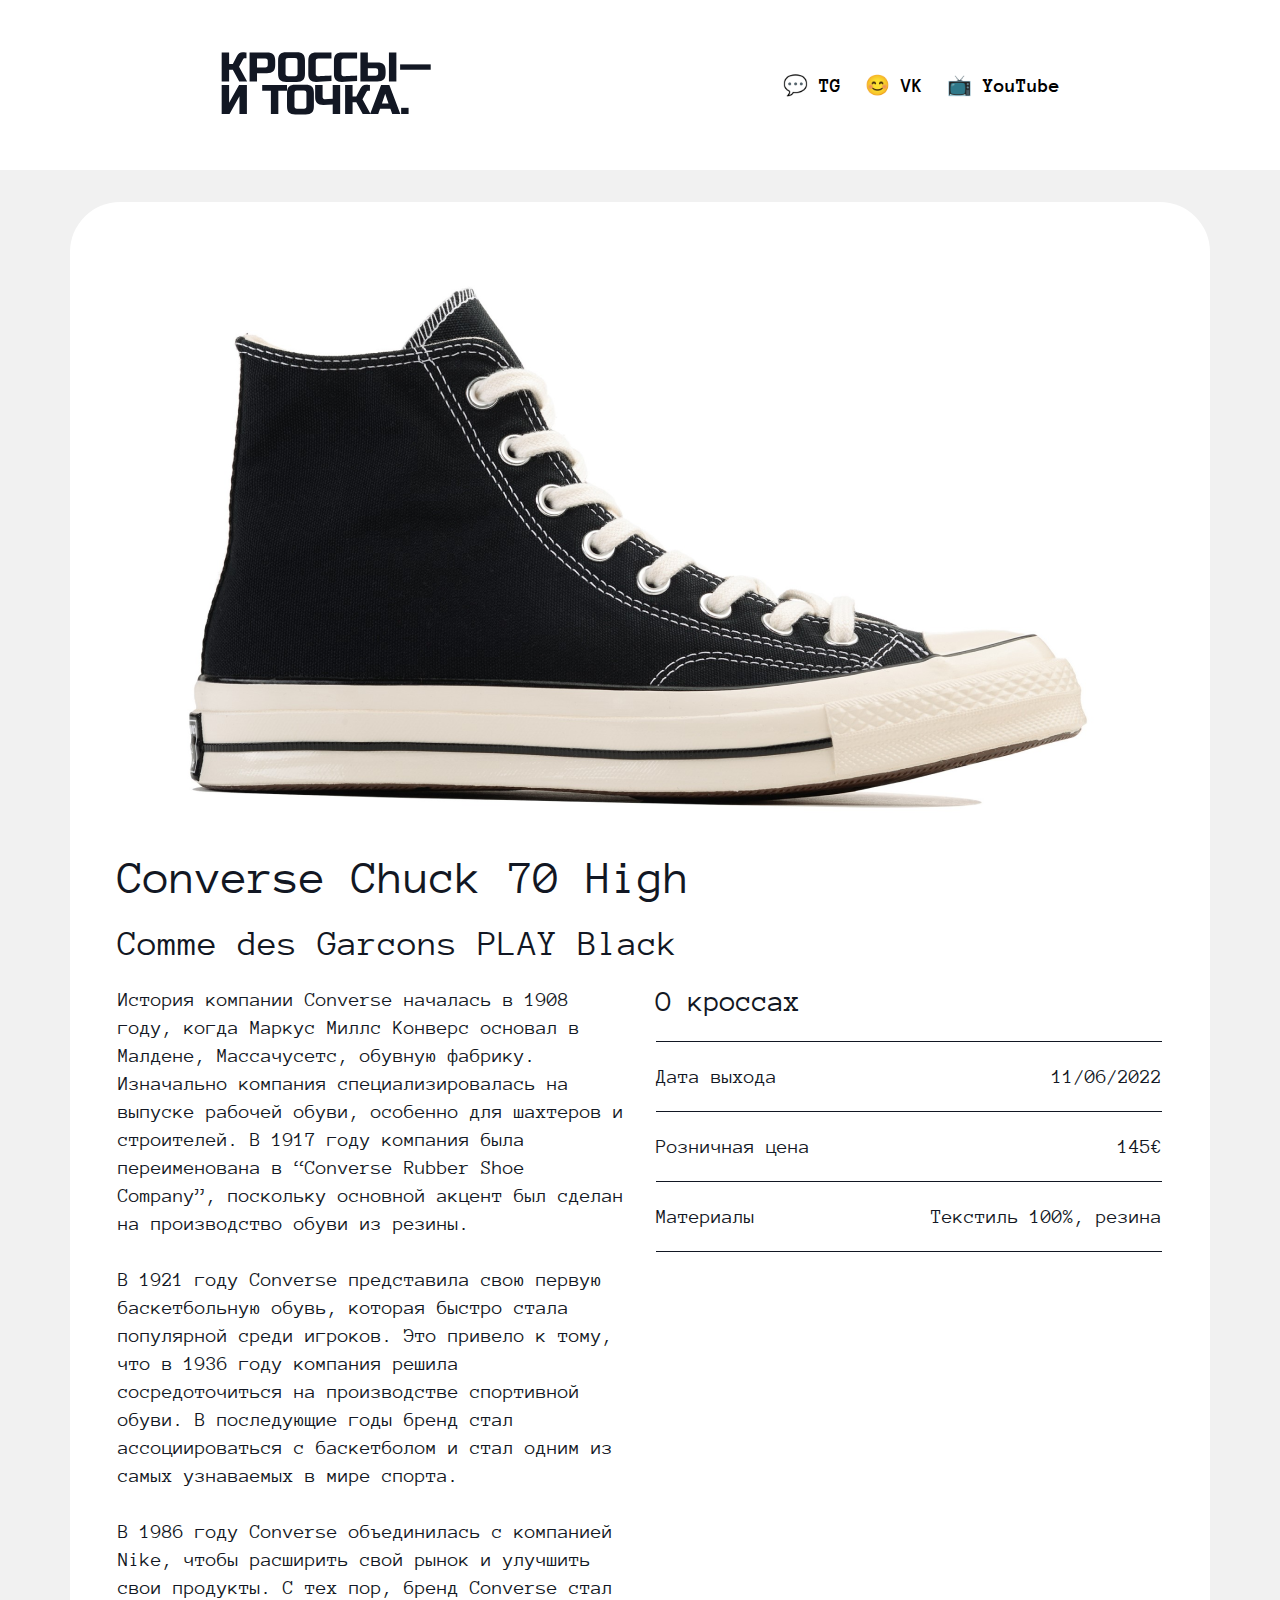
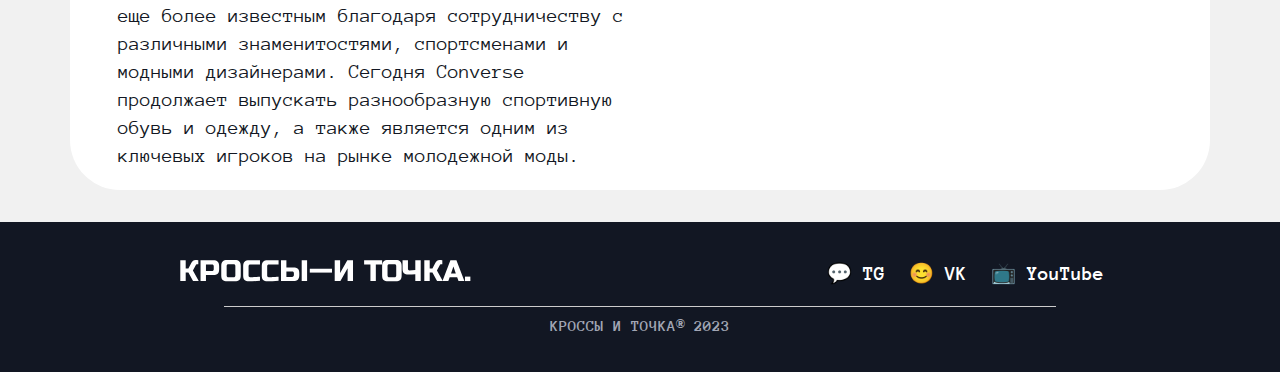
==== pages/convers.html @ b7d3aa3d "6 week" ====
<!DOCTYPE html>
<html lang="en">
<head>
    <meta charset='utf-8'>
    <title>Кроссы и точка</title>
    <link rel="stylesheet" href="../style.css">
    <link rel="stylesheet" href="stylepages.css">
</head>
<body>
    <header class="header">
        <a href="/">
            <img src="../photo/logo.svg" width="212" height="63">
        </a>
        <nav>
            <ul class="socials">
                <li class="socials-link"><a href="#">💬 TG</a></li>
                <li class="socials-link"><a href="#">😊 VK</a></li>
                <li class="socials-link"><a href="#">📺 YouTube</a></li>
            </ul>
        </nav>
    </header>
    <main>
        <div class="sneaker-big">
            <img class="sneaker-big_img" src="../photo/convers_big.png">
            <div class="sneaker-big_descr">
                <h3 class="sneaker-big_name">Converse Chuck 70 High</h3>
                <h4 class="sneaker-big_name2">Comme des Garcons PLAY Black</h4>
                <div class="sneaker-big_info">
                    <div class="history">
                        <p class="history_text">
                            История компании Converse началась в 1908 году, когда Маркус Миллс Конверс основал в Малдене, Массачусетс, обувную фабрику. Изначально компания специализировалась на выпуске рабочей обуви, особенно для шахтеров и строителей. В 1917 году компания была переименована в “Converse Rubber Shoe Company”, поскольку основной акцент был сделан на производство обуви из резины.<br><br>

                            В 1921 году Converse представила свою первую баскетбольную обувь, которая быстро стала популярной среди игроков. Это привело к тому, что в 1936 году компания решила сосредоточиться на производстве спортивной обуви. В последующие годы бренд стал ассоциироваться с баскетболом и стал одним из самых узнаваемых в мире спорта.<br><br>

                            В 1986 году Converse объединилась с компанией Nike, чтобы расширить свой рынок и улучшить свои продукты. С тех пор, бренд Converse стал еще более известным благодаря сотрудничеству с различными знаменитостями, спортсменами и модными дизайнерами. Сегодня Converse продолжает выпускать разнообразную спортивную обувь и одежду, а также является одним из ключевых игроков на рынке молодежной моды.
                    </div>
                    <div class="about">
                        <div class="about_tovar">
                            <p class="tovar">О кроссах</p>
                        </div>
                        <div class="line2"></div>
                        <div class="price">
                            <div class="price_left">
                                <p class="tovar">Дата выхода</p>
                            </div>
                            <div class="price_right">
                                <p class="tovar">11/06/2022</p>
                            </div> 
                        </div>
                        <div class="line2"></div>
                        <div class="price_roz">
                            <div class="roz_left">
                                <p class="tovar">Розничная цена</p>
                            </div>
                            <div class="roz_right">
                                <p class="tovar">145€</p>
                            </div> 
                        </div>
                        <div class="line2"></div>
                        <div class="material">
                            <div class="material_left">
                                <p class="tovar">Материалы</p>
                            </div>
                            <div class="material_right">
                                <p class="tovar">Текстиль 100%, резина</p>
                            </div> 
                        </div>
                        <div class="line2"></div>
                    </div>
                </div>
            </div>
        </div>  
    </main>
    <footer class="footer">
        <div class="footer__content">
          <div class="logo">
            <a style="text-decoration: none;" href="#">
              <img class="picture-logo" src="../photo/logo2.svg" width="299.653" height="22.32">
            </a>
          </div>
          <nav>
            <ul class="socials_down">
              <li class="socials-link_down"><a href="#">💬 TG</a></li>
              <li class="socials-link_down"><a href="#">😊 VK</a></li>
              <li class="socials-link_down"><a href="#">📺 YouTube</a></li>
            </ul>
          </nav>
        </div>
        <div class="footer__lower">
          <div class="line"></div>
          <p class="footer__lower-text">КРОССЫ И ТОЧКА® 2023</p>
        </div>   
    </footer>
</body>
</html>
---- style.css ----
@font-face {
    font-family: "Anonymous Pro";
    src: url(fonts/AnonymousPro-Bold.ttf);
    font-weight: 700;
  }
  
  @font-face {
    font-family: "Anonymous Pro";
    src: url(fonts/AnonymousPro-Regular.ttf);
  }

*{
    margin: 0;
    padding: 0;
}

body{
    background: rgb(241, 241, 241);
    
}
main {
    display: flex;
    justify-content: center;
    align-items: center;
    min-height: 100vh;
    flex-direction: column;
  }

.container{
    display: flex;
    flex-wrap: wrap;
    justify-content: center;
    width: 100%;
    max-width: 1440px;
    gap: 24px;

}

.cotent-cards{
    display: flex;
    justify-content: center;
    flex-direction: column;
    margin-top: 25px;
    margin-bottom: 25px;
    max-width: 1440px;
    gap: 24px;
    text-align: start;

}

.kol{
    width: 144ch;
}
h2{
    color: var(--black, #121723);
    font-family: IBM Plex Mono;
    font-size: 48px;
    font-style: normal;
    font-weight: 700;
    line-height: 48px; /* 48px */
    margin-top: 25px;
    
}

.title{
    width: 323px;
    color: var(--black, #121723);
    font-family: Anonymous Pro;
    font-size: 26px;
    font-style: normal;
    font-weight: 700;
    line-height: normal;
}

.text{
    align-self: stretch;
    color: var(--black, #121723);
    font-family: Anonymous Pro;
    font-size: 20px;
    font-style: normal;
    font-weight: 400;
    line-height: normal;
}

.sneaker{
    border-radius: 12px;
    display: flex;
    flex-direction: column;
    align-items: flex-start;
    
}

.sneaker__descr{
    padding: 32px 24px;
    background-color: white;
    border-bottom-right-radius: 12px;
    border-bottom-left-radius: 12px;
    width: 322px;
}

header{
    background: var(--white, #FFF);
    height: 110px;
    display: flex;
    justify-content: space-around;
    align-items: center;
    padding:  30px 45px;
}


.socials-link a{
    text-decoration: none;
    color: #000;
    font-family: Anonymous Pro;
    font-size: 20px;
    font-style: normal;
    font-weight: 700;
    line-height: normal;
}

.socials{
    display: flex;
    gap: 24px;
}

li {
    list-style-type: none;
}

.picture-logo{
    flex-shrink: 0;
    fill: var(--white, #FFF);
}

.socials_down{
    display: flex;
    gap: 24px;
}

.socials-link_down a{
    text-decoration: none;
    color: var(--white, #FFF);
    font-family: Anonymous Pro;
    font-size: 20px;
    font-style: normal;
    font-weight: 700;
    line-height: normal;
}


footer{
    height: 150px;
    width: 100%;
    display: flex;
    flex-direction: column;
    justify-content: space-between;
    align-items: center;
    justify-content: center;
    background: var(--black, #121723);
    
}

.footer__content {
    width: 100%;
    display: flex;
    justify-content: space-around;
    align-items: center;
  }
  

.line {
    width: 100%;
    border-top: 1px solid #ccc;
    margin-top: 20px; 
    width: 65vw;
    height: 0.05vw;
    background: rgba(230, 232, 236, 0.40);
}
  
  
.footer__lower-text {
    text-align: center;
    margin-top: 10px;
    color: var(--text_gray, #A1A6B4);
    font-family: Anonymous Pro;
    font-size: 16px;
    font-style: normal;
    font-weight: 700;
    line-height: normal;
  }
---- pages/stylepages.css ----
.sneaker-big{
    margin-top: 32px;
    margin-bottom: 32px;
    background: white;
    border-radius: 50px;
    padding: 48px;
    width: 1044px;
    height: 1492px;
}

.sneaker-big_img{
    width: 100%;
    height: 600px;
    align-self: stretch;
    border-radius: 50px 50px 0px 0px;
}

.sneaker-big_name{
    align-self: stretch;
    color: var(--black, #121723);
    font-family: Anonymous Pro;
    font-size: 48px;
    font-style: normal;
    font-weight: 400;
    line-height: 100%; /* 48px */
}

.sneaker-big_name2{
    align-self: stretch;
    color: var(--black, #121723);
    font-family: Anonymous Pro;
    font-size: 36px;
    font-style: normal;
    font-weight: 400;
    line-height: 100%; /* 36px */
}

.sneaker-big_descr{
    display: flex;
    flex-direction: column;
    gap: 24px;
}

.sneaker-big_info{
    display: flex;
    gap: 32px;

}


.history_text{
    color: var(--black, #121723);
    font-family: Anonymous Pro;
    font-size: 20px;
    font-style: normal;
    font-weight: 400;
    line-height: 28px; /* 140% */
    width: 506px;
    height: auto;
}

.about{
    display: flex;
    flex-direction: column;
    gap: 24px;
    width: 506px;
    height: auto;
}

.line2{
    height: 1px;
    align-self: stretch;
    background: var(--black, #121723);
    width: 100%;
}

.about_tovar{
    color: var(--black, #121723);
    font-family: Anonymous Pro;
    font-size: 30px;
    font-style: normal;
    font-weight: 400;
    line-height: normal;
}

.price{
    display: flex;
    justify-content: space-between;
}

.price_right{
    text-align: right;
    color: var(--black, #121723);
    font-family: Anonymous Pro;
    font-size: 20px;
    font-style: normal;
    font-weight: 400;
    line-height: normal;
}

.price_left{
    color: var(--black, #121723);
    font-family: Anonymous Pro;
    font-size: 20px;
    font-style: normal;
    font-weight: 400;
    line-height: normal;
}

.price_roz{
    display: flex;
    justify-content: space-between;
}

.material{
    display: flex;
    justify-content: space-between;
}

.roz_left{
    color: var(--black, #121723);
    font-family: Anonymous Pro;
    font-size: 20px;
    font-style: normal;
    font-weight: 400;
    line-height: normal;
}

.roz_right{
    color: var(--black, #121723);
    text-align: right;
    font-family: Anonymous Pro;
    font-size: 20px;
    font-style: normal;
    font-weight: 400;
    line-height: normal;
}

.material_left{
    color: var(--black, #121723);
    font-family: Anonymous Pro;
    font-size: 20px;
    font-style: normal;
    font-weight: 400;
    line-height: normal;
}

.material_right{
    color: var(--black, #121723);
    text-align: right;
    font-family: Anonymous Pro;
    font-size: 20px;
    font-style: normal;
    font-weight: 400;
    line-height: normal;
}
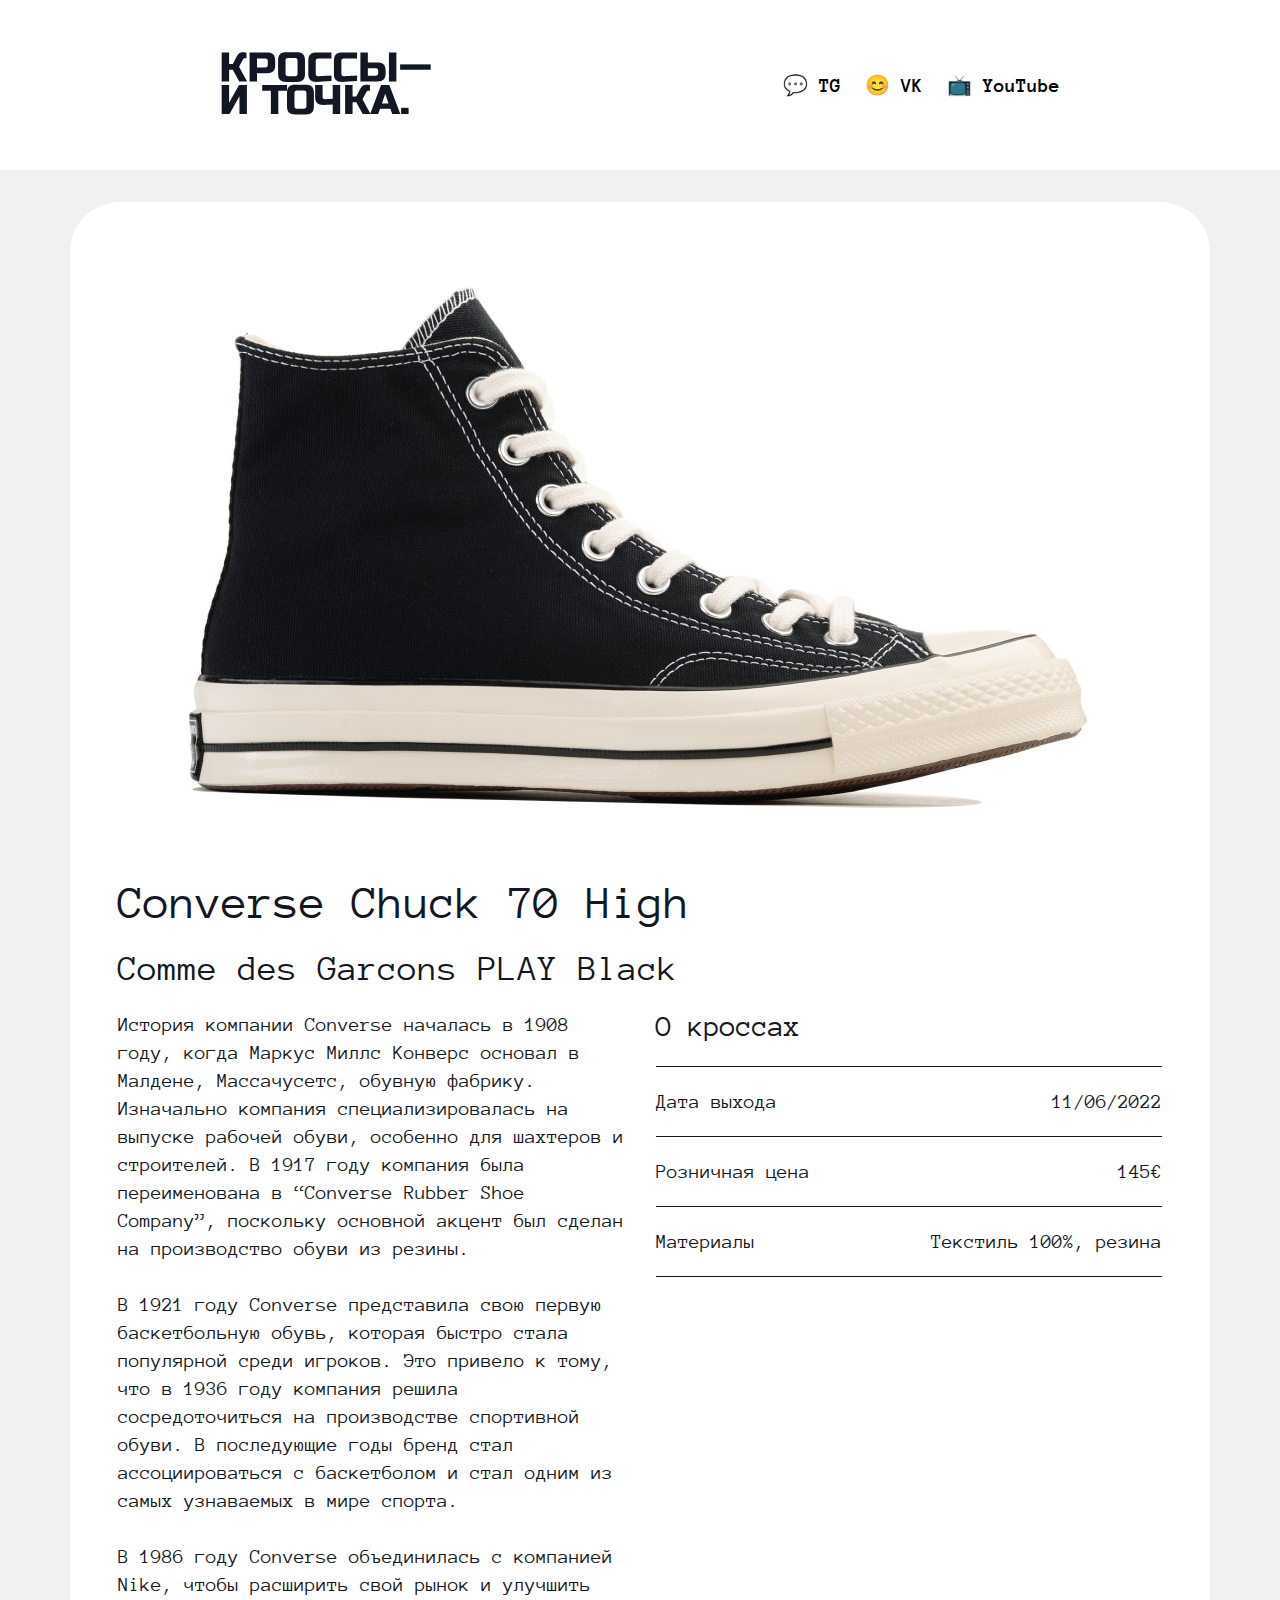
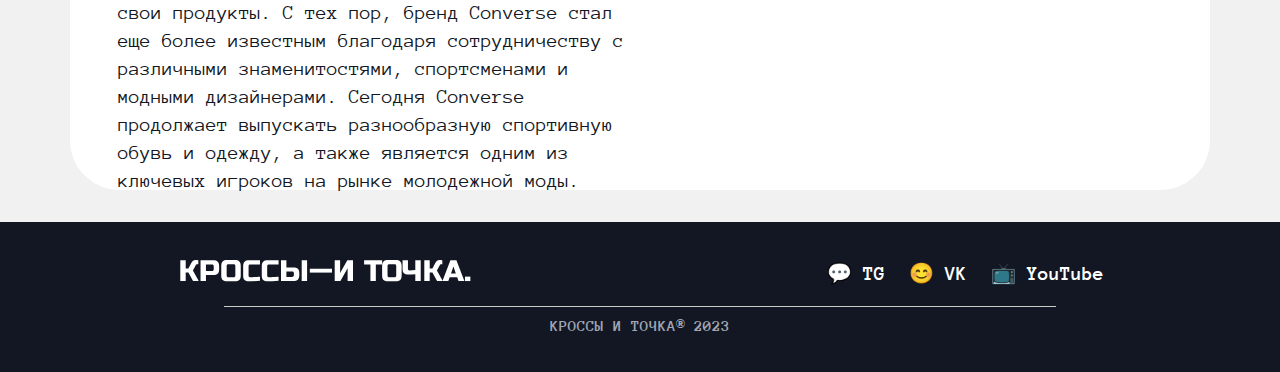
==== commit 066ab97f: "-ь" ====
--- a/pages/convers.html
+++ b/pages/convers.html
@@ -2,14 +2,14 @@
 <html lang="en">
 <head>
     <meta charset='utf-8'>
+    <meta name="viewport" content="width=device-width, inistal-scale=1.0">
     <title>Кроссы и точка</title>
     <link rel="stylesheet" href="../style.css">
-    <link rel="stylesheet" href="stylepages.css">
 </head>
 <body>
     <header class="header">
         <a href="/">
-            <img src="../photo/logo.svg" width="212" height="63">
+            <img class="logophoto" src="../photo/logo.svg">
         </a>
         <nav>
             <ul class="socials">
@@ -23,8 +23,8 @@
         <div class="sneaker-big">
             <img class="sneaker-big_img" src="../photo/convers_big.png">
             <div class="sneaker-big_descr">
-                <h3 class="sneaker-big_name">Converse Chuck 70 High</h3>
-                <h4 class="sneaker-big_name2">Comme des Garcons PLAY Black</h4>
+                <h2 class="sneaker-big_name">Converse Chuck 70 High</h2>
+                <h3 class="sneaker-big_name2">Comme des Garcons PLAY Black</h3>
                 <div class="sneaker-big_info">
                     <div class="history">
                         <p class="history_text">
--- a/style.css
+++ b/style.css
@@ -48,6 +48,11 @@
 
 }
 
+.logophoto{
+    width: 212px;
+    height: 63px;
+}
+
 .kol{
     width: 144ch;
 }
@@ -92,10 +97,11 @@
 
 .sneaker__descr{
     padding: 32px 24px;
+    width: 322px;
     background-color: white;
     border-bottom-right-radius: 12px;
     border-bottom-left-radius: 12px;
-    width: 322px;
+   
 }
 
 header{
@@ -130,6 +136,8 @@
 .picture-logo{
     flex-shrink: 0;
     fill: var(--white, #FFF);
+    width: 299.653px;
+    height: 22.32px;
 }
 
 .socials_down{
@@ -189,3 +197,457 @@
     line-height: normal;
   }
 
+  .sneaker-big{
+    margin-top: 32px;
+    margin-bottom: 32px;
+    background: white;
+    border-radius: 50px;
+    padding: 48px;
+    width: 1044px;
+    height: 1492px;
+}
+
+.sneaker-big_img{
+    width: 100%;
+    height: 600px;
+    align-self: stretch;
+    border-radius: 50px 50px 0px 0px;
+}
+
+.sneaker-big_name{
+    align-self: stretch;
+    color: var(--black, #121723);
+    font-family: Anonymous Pro;
+    font-size: 48px;
+    font-style: normal;
+    font-weight: 400;
+    line-height: 100%; /* 48px */
+}
+
+.sneaker-big_name2{
+    align-self: stretch;
+    color: var(--black, #121723);
+    font-family: Anonymous Pro;
+    font-size: 36px;
+    font-style: normal;
+    font-weight: 400;
+    line-height: 100%; /* 36px */
+}
+
+.sneaker-big_descr{
+    display: flex;
+    flex-direction: column;
+    gap: 24px;
+}
+
+.img{
+    width: 370px;
+    height: 254px;
+}
+
+.sneaker-big_info{
+    display: flex;
+    gap: 32px;
+
+}
+
+
+.history_text{
+    color: var(--black, #121723);
+    font-family: Anonymous Pro;
+    font-size: 20px;
+    font-style: normal;
+    font-weight: 400;
+    line-height: 28px; /* 140% */
+    width: 506px;
+    height: auto;
+}
+
+.about{
+    display: flex;
+    flex-direction: column;
+    gap: 24px;
+    width: 506px;
+    height: auto;
+}
+
+.line2{
+    height: 1px;
+    align-self: stretch;
+    background: var(--black, #121723);
+    width: 100%;
+}
+
+.about_tovar{
+    color: var(--black, #121723);
+    font-family: Anonymous Pro;
+    font-size: 30px;
+    font-style: normal;
+    font-weight: 400;
+    line-height: normal;
+}
+
+.price{
+    display: flex;
+    justify-content: space-between;
+}
+
+.price_right{
+    text-align: right;
+    color: var(--black, #121723);
+    font-family: Anonymous Pro;
+    font-size: 20px;
+    font-style: normal;
+    font-weight: 400;
+    line-height: normal;
+}
+
+.price_left{
+    color: var(--black, #121723);
+    font-family: Anonymous Pro;
+    font-size: 20px;
+    font-style: normal;
+    font-weight: 400;
+    line-height: normal;
+}
+
+.price_roz{
+    display: flex;
+    justify-content: space-between;
+}
+
+.material{
+    display: flex;
+    justify-content: space-between;
+}
+
+.roz_left{
+    color: var(--black, #121723);
+    font-family: Anonymous Pro;
+    font-size: 20px;
+    font-style: normal;
+    font-weight: 400;
+    line-height: normal;
+}
+
+.roz_right{
+    color: var(--black, #121723);
+    text-align: right;
+    font-family: Anonymous Pro;
+    font-size: 20px;
+    font-style: normal;
+    font-weight: 400;
+    line-height: normal;
+}
+
+.material_left{
+    color: var(--black, #121723);
+    font-family: Anonymous Pro;
+    font-size: 20px;
+    font-style: normal;
+    font-weight: 400;
+    line-height: normal;
+}
+
+.material_right{
+    color: var(--black, #121723);
+    text-align: right;
+    font-family: Anonymous Pro;
+    font-size: 20px;
+    font-style: normal;
+    font-weight: 400;
+    line-height: normal;
+}
+
+.sneaker:hover{
+    transform: translate(0, -10px);
+    box-shadow: 0px 4px 4px 0px rgba(0, 0, 0, 0.25);
+    transition: transform 0.3s ease; 
+    
+}
+
+@media screen and (max-width: 375px){
+
+    *{
+        box-sizing: border-box;
+    }
+
+    footer{
+        display: flex;
+        flex-direction: column;
+        justify-content: center;
+        height: 100%;
+        width: 800px;
+        padding: 0 16px;
+    }
+
+    .footer__content{
+        display: flex;
+        flex-direction: column;
+        justify-content: center;
+        width: auto;
+        height: 100%;
+        gap: 24px;
+        margin-top: 32px;
+    }
+
+    .socials_down{
+        display: flex;
+        column-gap: 24px;
+    }
+
+    .socials-link_down a{
+        text-decoration: none;
+        color: var(--white, #FFF);
+        font-family: Anonymous Pro;
+        font-size: 18px;
+        font-style: normal;
+        font-weight: 700;
+        line-height: normal;
+    }
+
+    .picture-logo{
+        height: 100%;
+        width: 600px;
+    }
+
+
+    .footer__lower-text{
+        text-align: center;
+        margin-top: 10px;
+        color: var(--text_gray, #A1A6B4);
+        font-family: Anonymous Pro;
+        font-size: 16px;
+        font-style: normal;
+        font-weight: 700;
+        line-height: normal;
+    }
+    
+    .footer__lower{
+        display: flex;
+        flex-direction: column;
+        justify-content: center;
+        gap: 10px;
+        margin-bottom: 24px;
+        width: 100%;
+    }
+
+    header{
+        height: 100%;
+        display: flex;
+        flex-direction: column;
+        justify-content: center;
+        gap: 24px;
+        padding: 24px;
+    }
+
+    .socials{
+        display: flex;
+        column-gap: 10px;
+    }
+
+    .socials-link a{
+        text-decoration: none;
+        color: #000;
+        font-family: Anonymous Pro;
+        font-size: 18px;
+        font-style: normal;
+        font-weight: 700;
+        line-height: normal;
+        width: 100%;
+    }
+
+    .cotent-cards{
+        width: 100%;
+        max-width: 343px;
+        display: flex;
+        justify-content: center;
+    }
+
+    .kol{
+        width: auto;
+        margin-left: 15px;
+    }
+
+    .header, .footer{
+        width: 100%;
+    }
+    
+    .logophoto{
+        width: 215px;
+    }
+    
+    .picture-logo{
+        width: 300px;
+    }
+    
+    .line{
+        width: 100%;
+    }
+    
+    .img{
+        width: 328px;
+        height: 254px;
+        border-top-left-radius: 12px;
+        border-bottom-right-radius: 12px;
+    }
+
+    .sneaker__descr{
+        width: 328px;
+        height: 100%;
+    }
+
+    .title{
+        color: var(--black, #121723);
+        font-family: Anonymous Pro;
+        font-size: 24px;
+        font-style: normal;
+        font-weight: 700;
+        line-height: normal;
+    }
+
+    .text{
+        color: var(--black, #121723);
+        font-family: Anonymous Pro;
+        font-size: 19px;
+        font-style: normal;
+        font-weight: 400;
+        line-height: normal;
+    }
+
+
+    .sneaker-big{
+        margin-top: 32px;
+        margin-bottom: 32px;
+        background: white;
+        border-radius: 50px;
+        padding: 48px;
+        width: 360px;
+        height: 100%;
+       
+    
+    }
+
+    .sneaker-big_info{
+        display: flex;
+        flex-direction: column;
+    
+    }
+
+    .sneaker-big_img{
+        width: 100%;
+        height: 100%;
+        align-self: stretch;
+        border-radius: 50px 50px 0px 0px;
+    }
+
+    .about{
+        display: flex;
+        flex-direction: column;
+        gap: 24px;
+        width: 100%;
+        height: auto; 
+    }
+
+    .history_text{
+        color: var(--black, #121723);
+        font-family: Anonymous Pro;
+        font-size: 16px;
+        font-style: normal;
+        font-weight: 400;
+        line-height: 24px; /* 150% */
+        width: 100%;
+    }
+
+    .sneaker-big_name{
+        color: var(--black, #121723);
+        font-family: Anonymous Pro;
+        font-size: 32px;
+        font-style: normal;
+        font-weight: 400;
+        line-height: 100%; /* 32px */
+    }
+
+    .sneaker-big_name2{
+        color: var(--black, #121723);
+        font-family: Anonymous Pro;
+        font-size: 20px;
+        font-style: normal;
+        font-weight: 400;
+        line-height: 100%; /* 20px */
+    }
+
+    .about_tovar{
+        color: var(--black, #121723);
+        font-family: Anonymous Pro;
+        font-size: 24px;
+        font-style: normal;
+        font-weight: 400;
+        line-height: normal;
+    }
+
+    .price_left{
+        color: var(--black, #121723);
+        font-family: Anonymous Pro;
+        font-size: 16px;
+        font-style: normal;
+        font-weight: 400;
+        line-height: normal;
+    }
+
+    .price_right{
+        color: var(--black, #121723);
+        text-align: right;
+        font-family: Anonymous Pro;
+        font-size: 16px;
+        font-style: normal;
+        font-weight: 400;
+        line-height: normal;
+    }
+
+    .roz_left{
+        color: var(--black, #121723);
+        font-family: Anonymous Pro;
+        font-size: 16px;
+        font-style: normal;
+        font-weight: 400;
+        line-height: normal;
+    }
+
+    .roz_right{
+        color: var(--black, #121723);
+        text-align: right;
+        font-family: Anonymous Pro;
+        font-size: 16px;
+        font-style: normal;
+        font-weight: 400;
+        line-height: normal;
+    }
+
+    .material_right{
+        color: var(--black, #121723);
+        text-align: right;
+        font-family: Anonymous Pro;
+        font-size: 16px;
+        font-style: normal;
+        font-weight: 400;
+        line-height: normal;
+    }
+
+    .material_left{
+        color: var(--black, #121723);
+        font-family: Anonymous Pro;
+        font-size: 16px;
+        font-style: normal;
+        font-weight: 400;
+        line-height: normal;
+    }
+
+    .material{
+        display: flex;
+        gap: 15px;
+    }
+
+}
+
+
